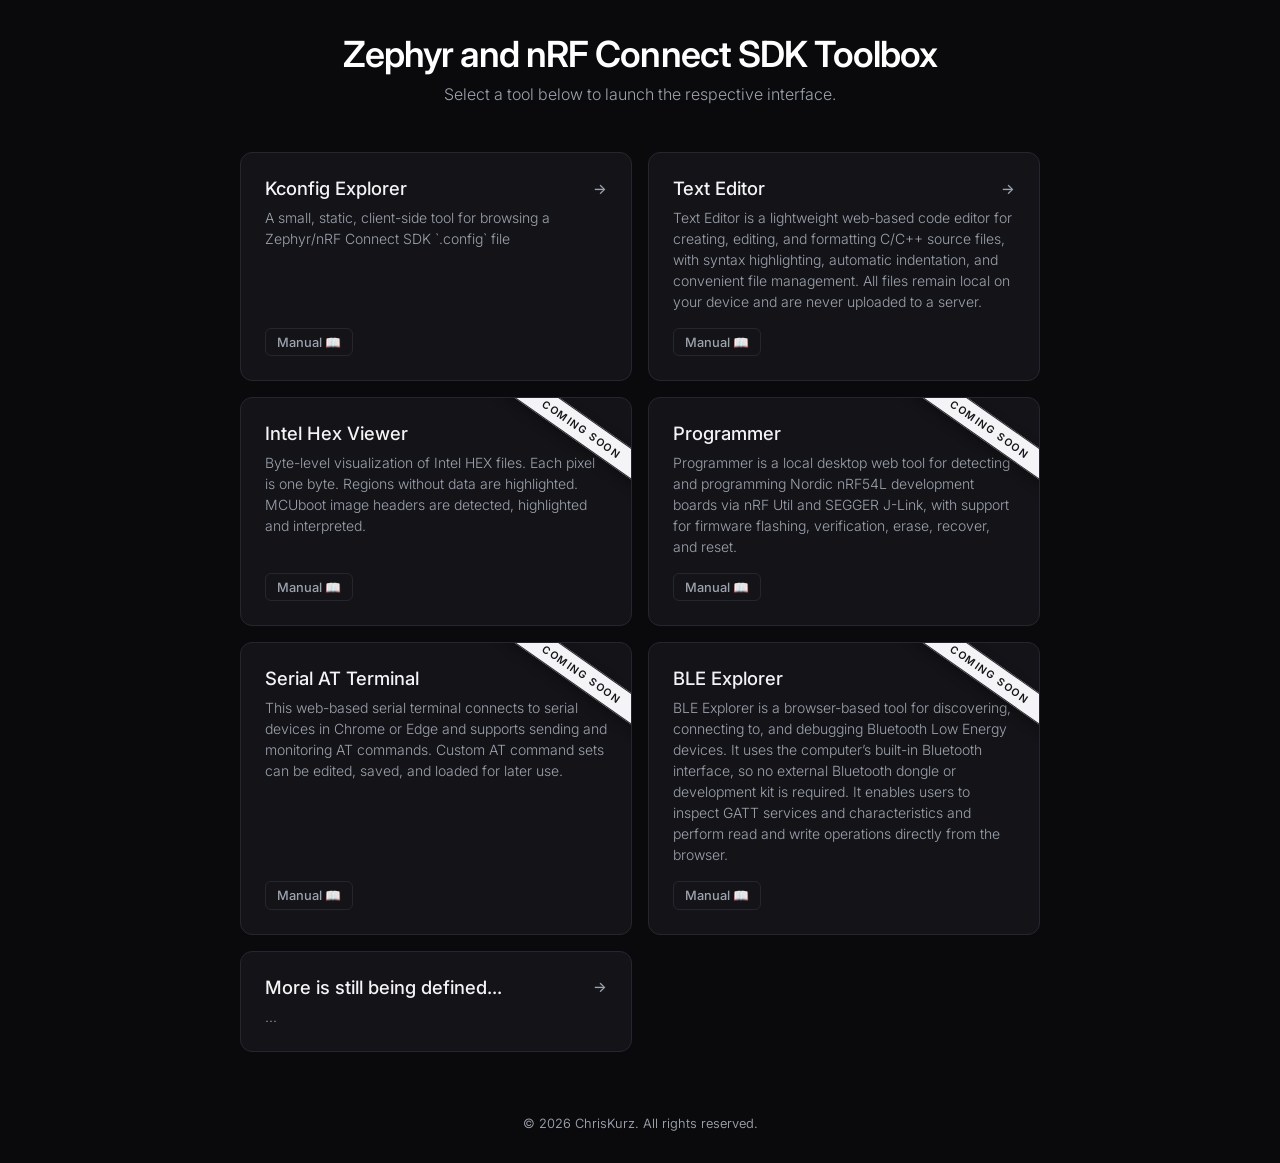
==== index.html @ 0440095a "Update index.html" ====
<!DOCTYPE html>
<html lang="en">
<head>
    <meta charset="UTF-8">
    <meta name="viewport" content="width=device-width, initial-scale=1.0">
    <title>Navigation Hub</title>
    <!-- Google Fonts for a clean, professional typography -->
    <link rel="preconnect" href="https://fonts.googleapis.com">
    <link rel="preconnect" href="https://fonts.gstatic.com" crossorigin>
    <link href="https://fonts.googleapis.com/css2?family=Inter:wght@300;400;500;600&display=swap" rel="stylesheet">
    
    <style>
        :root {
            --bg-color: #0a0a0c;
            --card-bg: #141418;
            --card-hover: #1c1c24;
            --border-color: #262630;
            --text-primary: #f4f4f6;
            --text-secondary: #9ca3af;
            --accent-color: #ffffff;
            --accent-glow: rgba(255, 255, 255, 0.05);
        }

        * {
            margin: 0;
            padding: 0;
            box-sizing: border-box;
        }

        body {
            font-family: 'Inter', sans-serif;
            background-color: var(--bg-color);
            color: var(--text-primary);
            min-height: 100vh;
            display: flex;
            flex-direction: column;
            justify-content: space-between;
            padding: 2rem;
        }

        header {
            max-width: 800px;
            width: 100%;
            margin: 0 auto 3rem auto;
            text-align: center;
        }

        header h1 {
            font-size: 2.25rem;
            font-weight: 600;
            letter-spacing: -0.025em;
            margin-bottom: 0.5rem;
            color: var(--accent-color);
        }

        header p {
            color: var(--text-secondary);
            font-size: 1rem;
            font-weight: 300;
        }

        main {
            max-width: 800px;
            width: 100%;
            margin: 0 auto;
            flex: 1;
        }

        .link-grid {
            display: grid;
            grid-template-columns: 1fr;
            gap: 1rem;
        }

        @media (min-width: 640px) {
            .link-grid {
                grid-template-columns: repeat(2, 1fr);
            }
        }

        .link-card {
            background-color: var(--card-bg);
            border: 1px solid var(--border-color);
            border-radius: 12px;
            padding: 1.5rem;
            text-decoration: none;
            color: inherit;
            display: flex;
            flex-direction: column;
            justify-content: space-between;
            transition: all 0.25s ease;
            position: relative;
            overflow: hidden;
        }

        .card-main-link {
            text-decoration: none;
            color: inherit;
            display: block;
        }

        .link-card:hover {
            background-color: var(--card-hover);
            border-color: #404050;
            transform: translateY(-3px);
            box-shadow: 0 10px 30px var(--accent-glow);
        }


        .coming-soon {
            cursor: pointer;
        }

        .coming-soon-badge {
            position: absolute;
            top: 1.1rem;
            right: -2.6rem;
            transform: rotate(35deg);
            padding: 0.35rem 2.7rem;
            background: var(--text-primary);
            color: var(--card-bg);
            border: 1px solid var(--border-color);
            font-size: 0.65rem;
            font-weight: 600;
            letter-spacing: 0.12em;
            text-transform: uppercase;
            box-shadow: 0 4px 12px rgba(0, 0, 0, 0.3);
            z-index: 2;
            pointer-events: none;
        }

        .coming-soon:hover {
            background-color: var(--card-hover);
            border-color: #404050;
            transform: translateY(-3px);
            box-shadow: 0 10px 30px var(--accent-glow);
        }

        .card-content h2 {
            font-size: 1.15rem;
            font-weight: 500;
            margin-bottom: 0.5rem;
            color: var(--text-primary);
            display: flex;
            align-items: center;
            justify-content: space-between;
        }

        .card-content h2 span {
            font-size: 0.9rem;
            color: var(--text-secondary);
            transition: transform 0.2s ease;
        }

        .link-card:hover .card-content h2 span {
            transform: translateX(4px);
            color: var(--accent-color);
        }

        .card-content p {
            font-size: 0.875rem;
            color: var(--text-secondary);
            line-height: 1.5;
            font-weight: 300;
        }

        .manual-link {
            display: inline-flex;
            align-items: center;
            gap: 0.35rem;
            margin-top: 1rem;
            font-size: 0.8rem;
            font-weight: 500;
            color: var(--text-secondary);
            text-decoration: none;
            border: 1px solid var(--border-color);
            border-radius: 6px;
            padding: 0.35rem 0.7rem;
            width: fit-content;
            transition: all 0.2s ease;
            position: relative;
            z-index: 3;
        }

        .manual-link:hover {
            color: var(--accent-color);
            border-color: #404050;
            background-color: rgba(255, 255, 255, 0.05);
        }

        footer {
            text-align: center;
            margin-top: 4rem;
            color: var(--text-secondary);
            font-size: 0.8rem;
            font-weight: 350;
        }
    </style>
</head>
<body>

    <header>
        <h1>Zephyr and nRF Connect SDK Toolbox</h1>
        <p>Select a tool below to launch the respective interface.</p>
    </header>

    <main>
        <div class="link-grid">
            <!-- Link Item 1 -->
            <div class="link-card">
                <a href="kconfigExplorer/index.html" class="card-main-link">
                    <div class="card-content">
                        <h2>Kconfig Explorer <span>&rarr;</span></h2>
                        <p>A small, static, client-side tool for browsing a Zephyr/nRF Connect SDK `.config` file </p>
                    </div>
                </a>
                <a href="kconfigExplorer/manual.html" class="manual-link">Manual &#128214;</a>
            </div>

            <!-- Link Item 2 -->
            <div class="link-card">
                <a href="textEditor/index.html" class="card-main-link">
                    <div class="card-content">
                        <h2>Text Editor <span>&rarr;</span></h2>
                        <p>Text Editor is a lightweight web-based code editor for creating, editing, and formatting C/C++ source files, with syntax highlighting, automatic indentation, and convenient file management. All files remain local on your device and are never uploaded to a server.</p>
                    </div>
                </a>
                <a href="textEditor/manual.html" class="manual-link">Manual &#128214;</a>
            </div>

            <!-- Link Item 3 -->
            <div class="link-card coming-soon" aria-label="Intel Hex Viewer — Coming Soon">
                <span class="coming-soon-badge">Coming Soon</span>
                <a href="intelHexViewer/index.html" class="card-main-link">
                    <div class="card-content">
                        <h2>Intel Hex Viewer <span>&rarr;</span></h2>
                        <p>Byte-level visualization of Intel HEX files. Each pixel is one byte. Regions without data are highlighted. MCUboot image headers are detected, highlighted and interpreted.</p>
                    </div>
                </a>
                <a href="intelHexViewer/index.html" class="manual-link">Manual &#128214;</a>
            </div>

            <!-- Link Item 4 -->
            <div class="link-card coming-soon" aria-label="Programmer — Coming Soon">
                <span class="coming-soon-badge">Coming Soon</span>
                <a href="programmer/index.html" class="card-main-link">
                    <div class="card-content">
                        <h2>Programmer <span>&rarr;</span></h2>
                        <p>Programmer is a local desktop web tool for detecting and programming Nordic nRF54L development boards via nRF Util and SEGGER J-Link, with support for firmware flashing, verification, erase, recover, and reset. </p>
                    </div>
                </a>
                <a href="programmer/index.html" class="manual-link">Manual &#128214;</a>
            </div>

            <!-- Link Item 5 -->
            <div class="link-card coming-soon" aria-label="Serial AT Terminal — Coming Soon">
                <span class="coming-soon-badge">Coming Soon</span>
                <a href="serialATTerminal/index.html" class="card-main-link">
                    <div class="card-content">
                        <h2>Serial AT Terminal <span>&rarr;</span></h2>
                        <p>This web-based serial terminal connects to serial devices in Chrome or Edge and supports sending and monitoring AT commands. Custom AT command sets can be edited, saved, and loaded for later use.</p>
                    </div>
                </a>
                <a href="serialATTerminal/index.html" class="manual-link">Manual &#128214;</a>
            </div>

            <!-- Link Item 6 -->
            <div class="link-card coming-soon" aria-label="BLE Explorer — Coming Soon">
                <span class="coming-soon-badge">Coming Soon</span>
                <a href="bleExplorer/index.html" class="card-main-link">
                    <div class="card-content">
                        <h2>BLE Explorer <span>&rarr;</span></h2>
                        <p>BLE Explorer is a browser-based tool for discovering, connecting to, and debugging Bluetooth Low Energy devices. It uses the computer’s built-in Bluetooth interface, so no external Bluetooth dongle or development kit is required. It enables users to inspect GATT services and characteristics and perform read and write operations directly from the browser. </p>
                    </div>
                </a>
                <a href="bleExplorer/index.html" class="manual-link">Manual &#128214;</a>
            </div>


            <!-- Link Item - more to come -->
            <a href="index.html" class="link-card">
                <div class="card-content">
                    <h2>More is still being defined... <span>&rarr;</span></h2>
                    <p>...</p>
                </div>
            </a>

        </div>
    </main>

    <footer>
        <p>&copy; 2026 ChrisKurz. All rights reserved.</p>
    </footer>

</body>
</html>
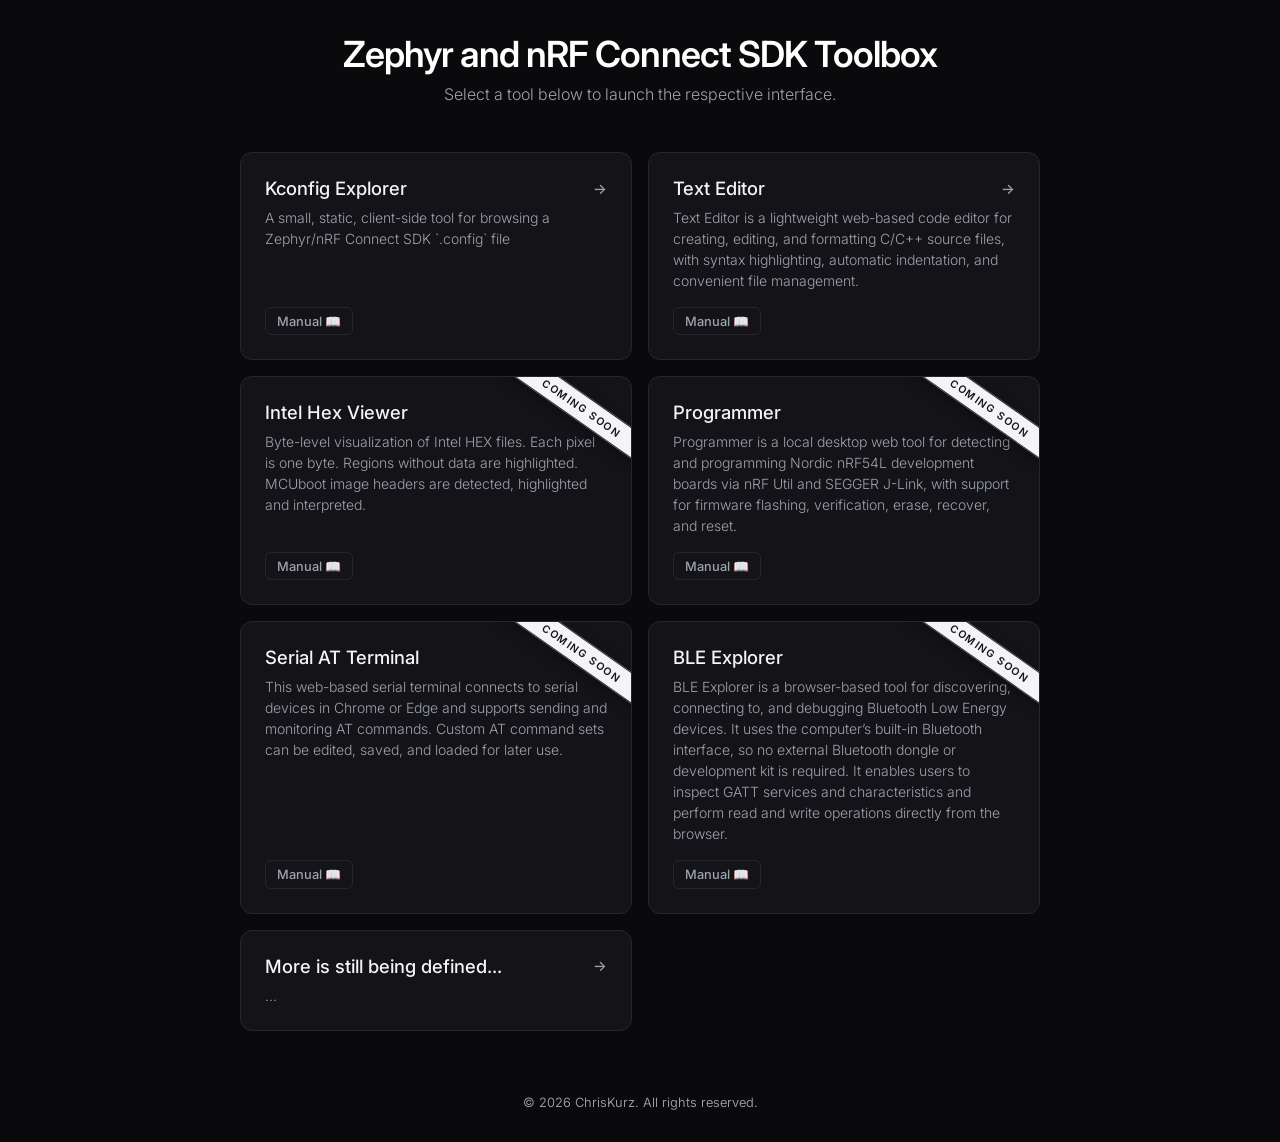
==== commit e469b5b7: "Update index.html" ====
--- a/index.html
+++ b/index.html
@@ -222,7 +222,7 @@
                 <a href="textEditor/index.html" class="card-main-link">
                     <div class="card-content">
                         <h2>Text Editor <span>&rarr;</span></h2>
-                        <p>Text Editor is a lightweight web-based code editor for creating, editing, and formatting C/C++ source files, with syntax highlighting, automatic indentation, and convenient file management. All files remain local on your device and are never uploaded to a server.</p>
+                        <p>Text Editor is a lightweight web-based code editor for creating, editing, and formatting C/C++ source files, with syntax highlighting, automatic indentation, and convenient file management. </p>
                     </div>
                 </a>
                 <a href="textEditor/manual.html" class="manual-link">Manual &#128214;</a>
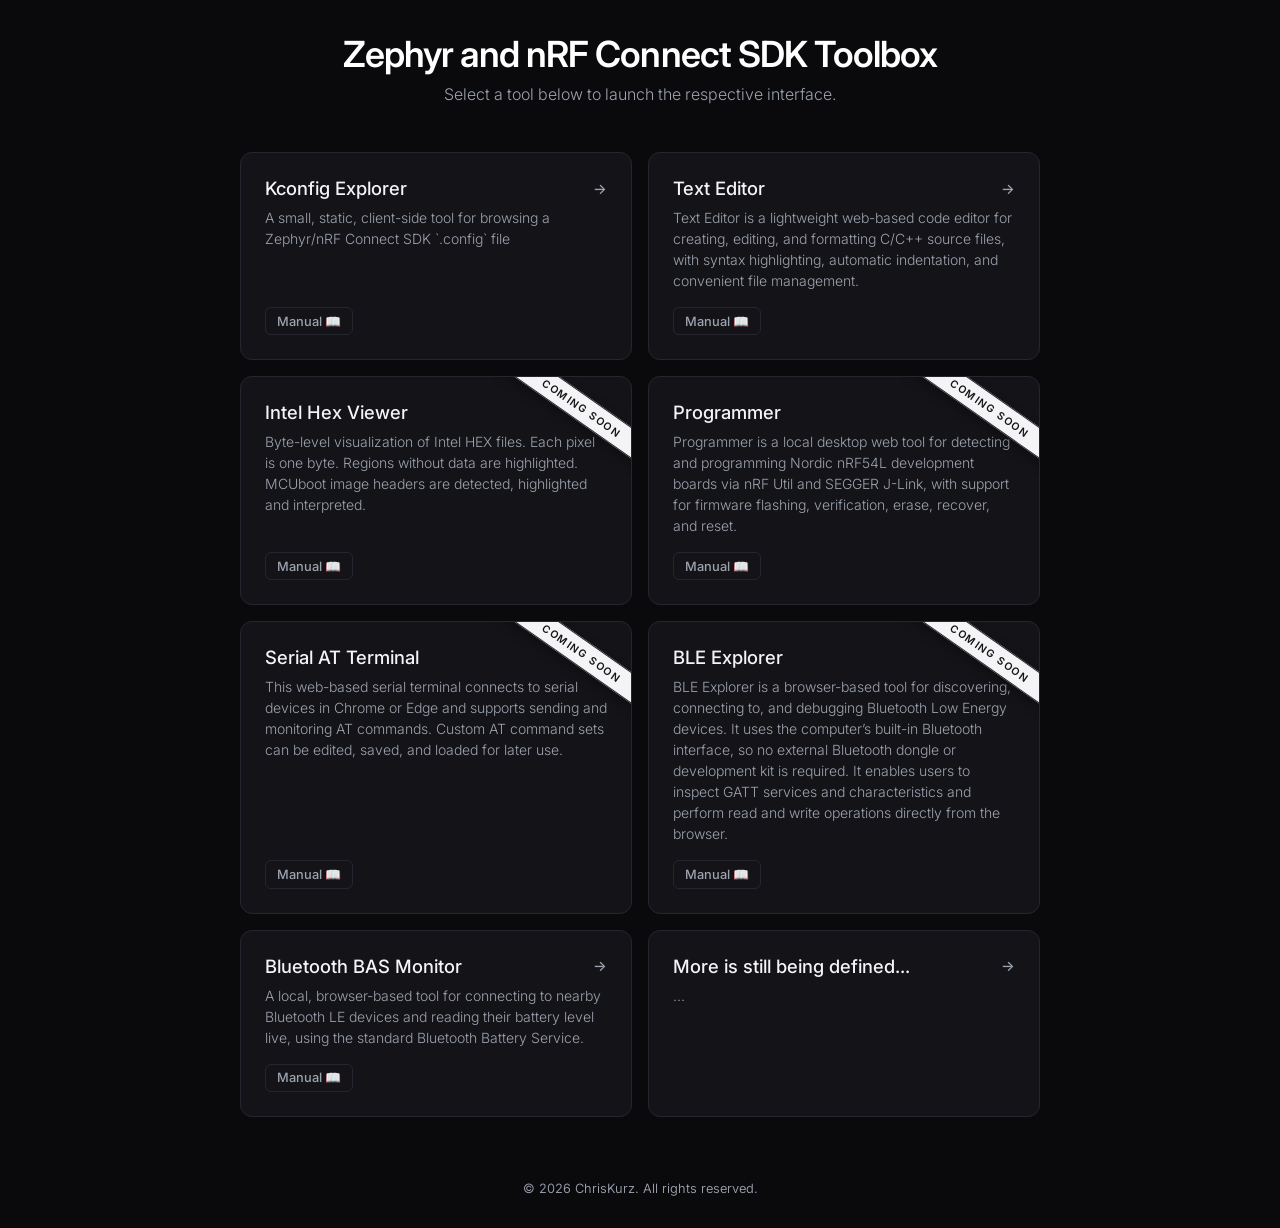
==== commit 4ad9ddbb: "add Bluetooth BAS Monitor" ====
--- a/index.html
+++ b/index.html
@@ -276,6 +276,18 @@
                 <a href="bleExplorer/index.html" class="manual-link">Manual &#128214;</a>
             </div>
 
+            <!-- Link Item 7 -->
+            <div class="link-card">
+                <a href="BAS-monitor/index.html" class="card-main-link">
+                    <div class="card-content">
+                        <h2>Bluetooth BAS Monitor <span>&rarr;</span></h2>
+                        <p>A local, browser-based tool for connecting to nearby Bluetooth LE devices and reading their battery level live, using the standard Bluetooth Battery Service. </p>
+                    </div>
+                </a>
+                <a href="BAS-monitor/manual.html" class="manual-link">Manual &#128214;</a>
+            </div>
+           
+
 
             <!-- Link Item - more to come -->
             <a href="index.html" class="link-card">
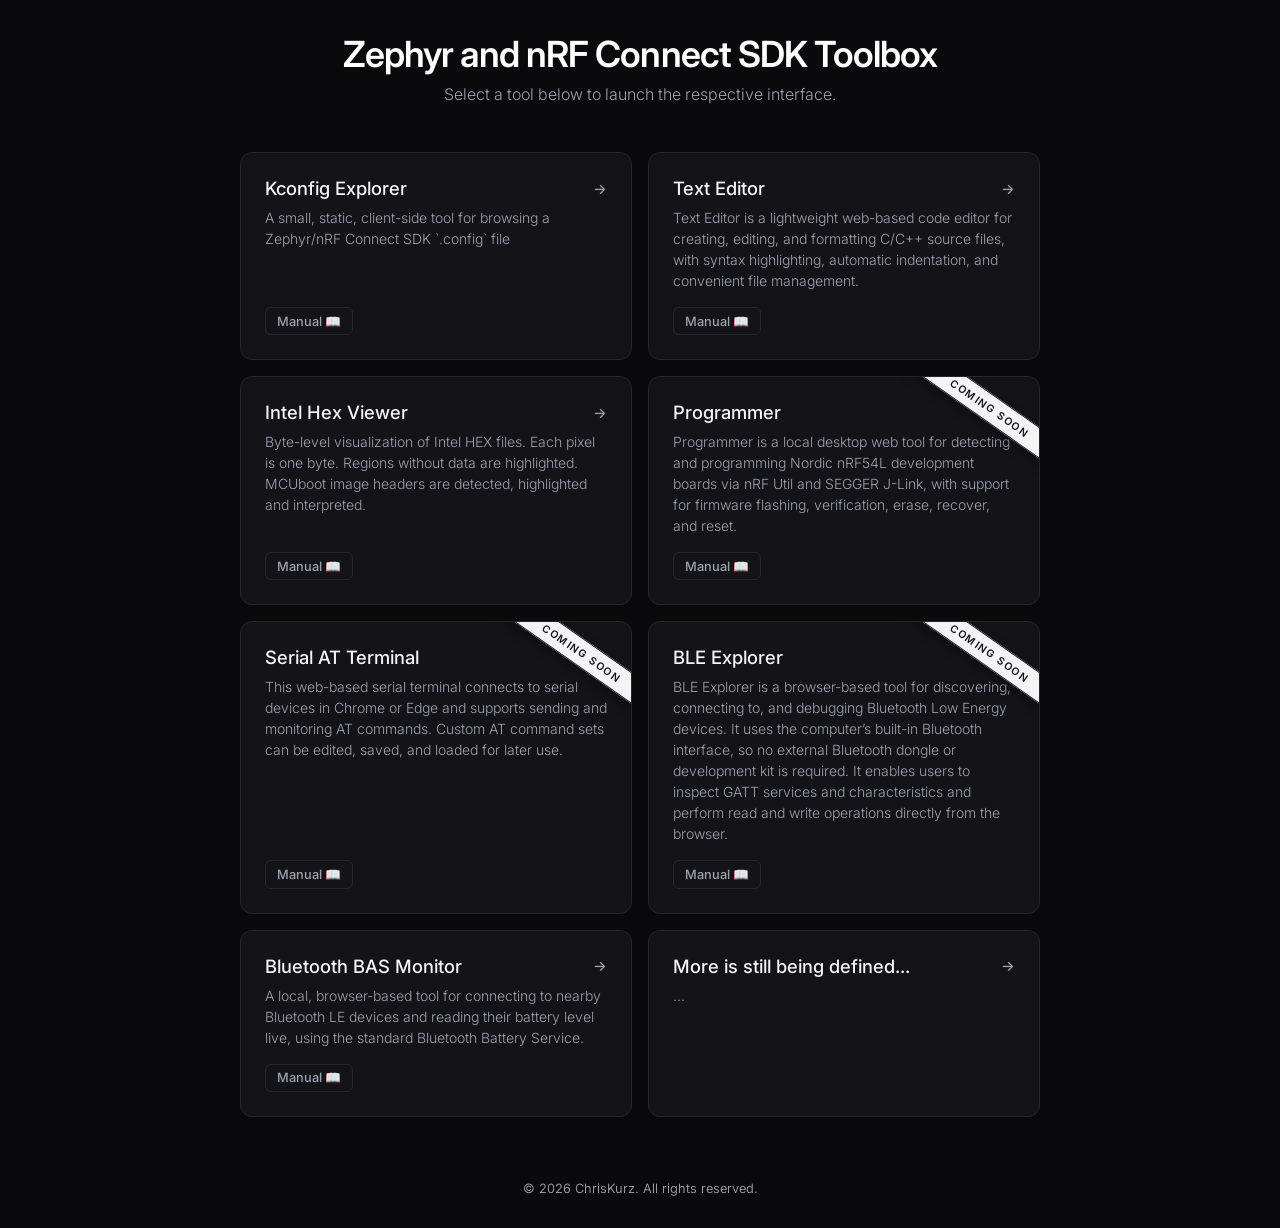
==== commit 2e85aca6: "uploaded intel hex viewer" ====
--- a/index.html
+++ b/index.html
@@ -229,8 +229,7 @@
             </div>
 
             <!-- Link Item 3 -->
-            <div class="link-card coming-soon" aria-label="Intel Hex Viewer — Coming Soon">
-                <span class="coming-soon-badge">Coming Soon</span>
+            <div class="link-card">
                 <a href="intelHexViewer/index.html" class="card-main-link">
                     <div class="card-content">
                         <h2>Intel Hex Viewer <span>&rarr;</span></h2>
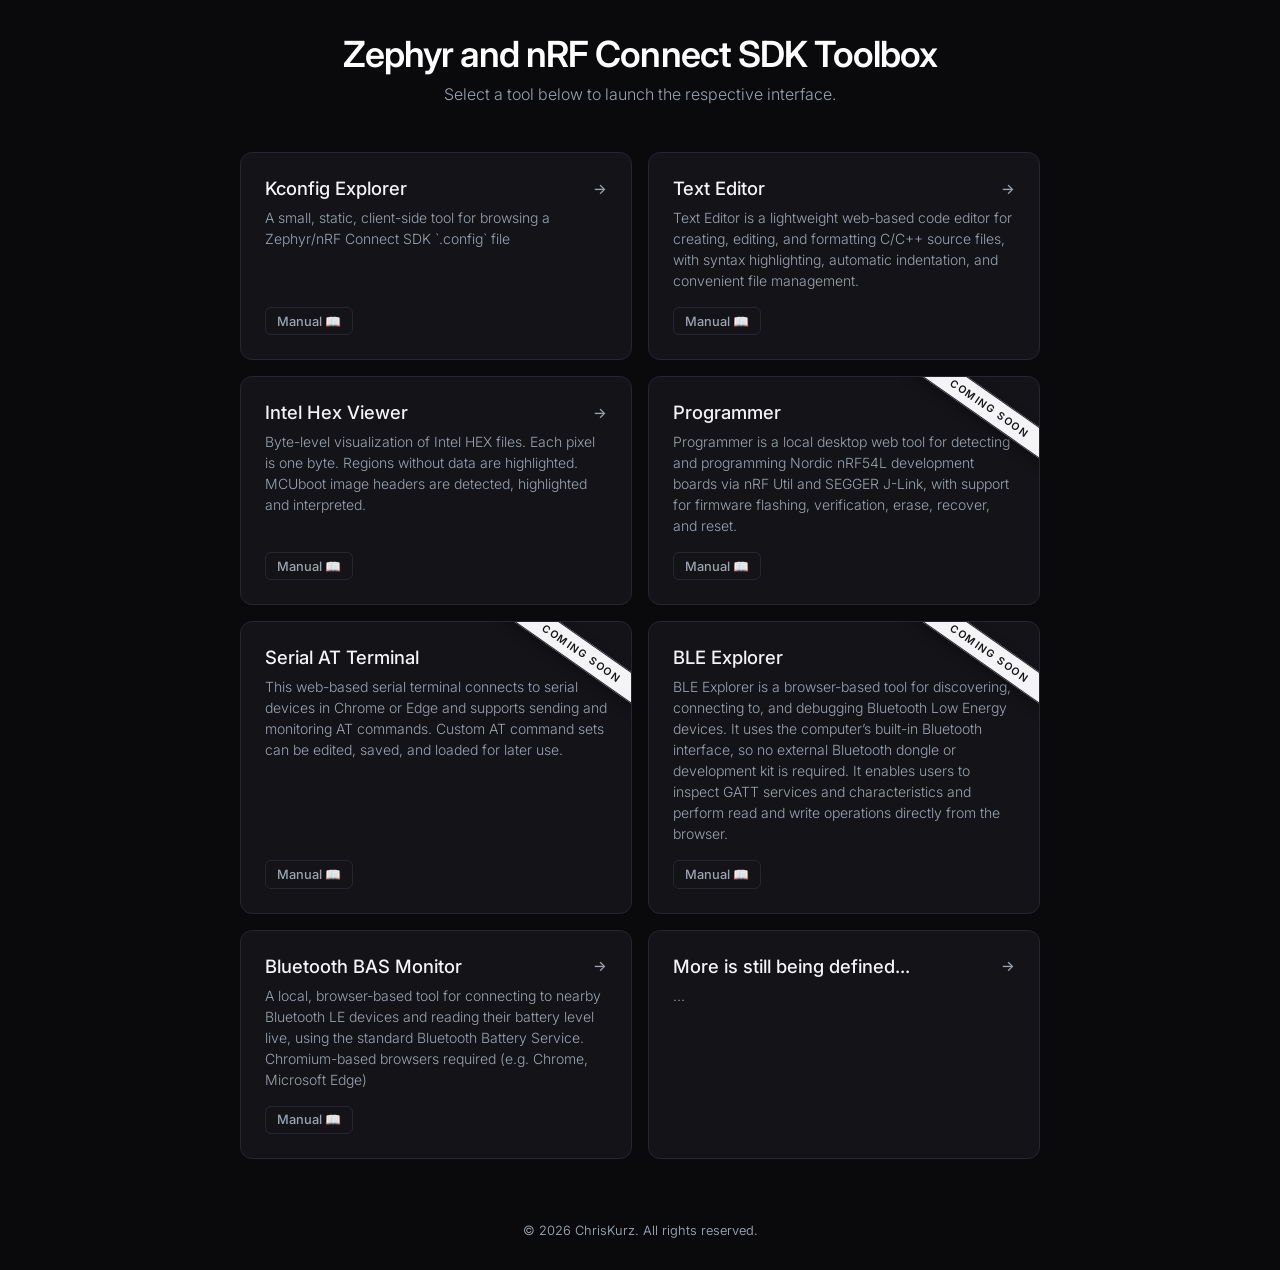
==== commit 853d06fe: "Update index.html" ====
--- a/index.html
+++ b/index.html
@@ -236,7 +236,7 @@
                         <p>Byte-level visualization of Intel HEX files. Each pixel is one byte. Regions without data are highlighted. MCUboot image headers are detected, highlighted and interpreted.</p>
                     </div>
                 </a>
-                <a href="intelHexViewer/index.html" class="manual-link">Manual &#128214;</a>
+                <a href="intelHexViewer/manual.html" class="manual-link">Manual &#128214;</a>
             </div>
 
             <!-- Link Item 4 -->
@@ -281,6 +281,7 @@
                     <div class="card-content">
                         <h2>Bluetooth BAS Monitor <span>&rarr;</span></h2>
                         <p>A local, browser-based tool for connecting to nearby Bluetooth LE devices and reading their battery level live, using the standard Bluetooth Battery Service. </p>
+                        <p>Chromium-based browsers required (e.g. Chrome, Microsoft Edge)</p>
                     </div>
                 </a>
                 <a href="BAS-monitor/manual.html" class="manual-link">Manual &#128214;</a>
@@ -304,4 +305,4 @@
     </footer>
 
 </body>
-</html>+</html>
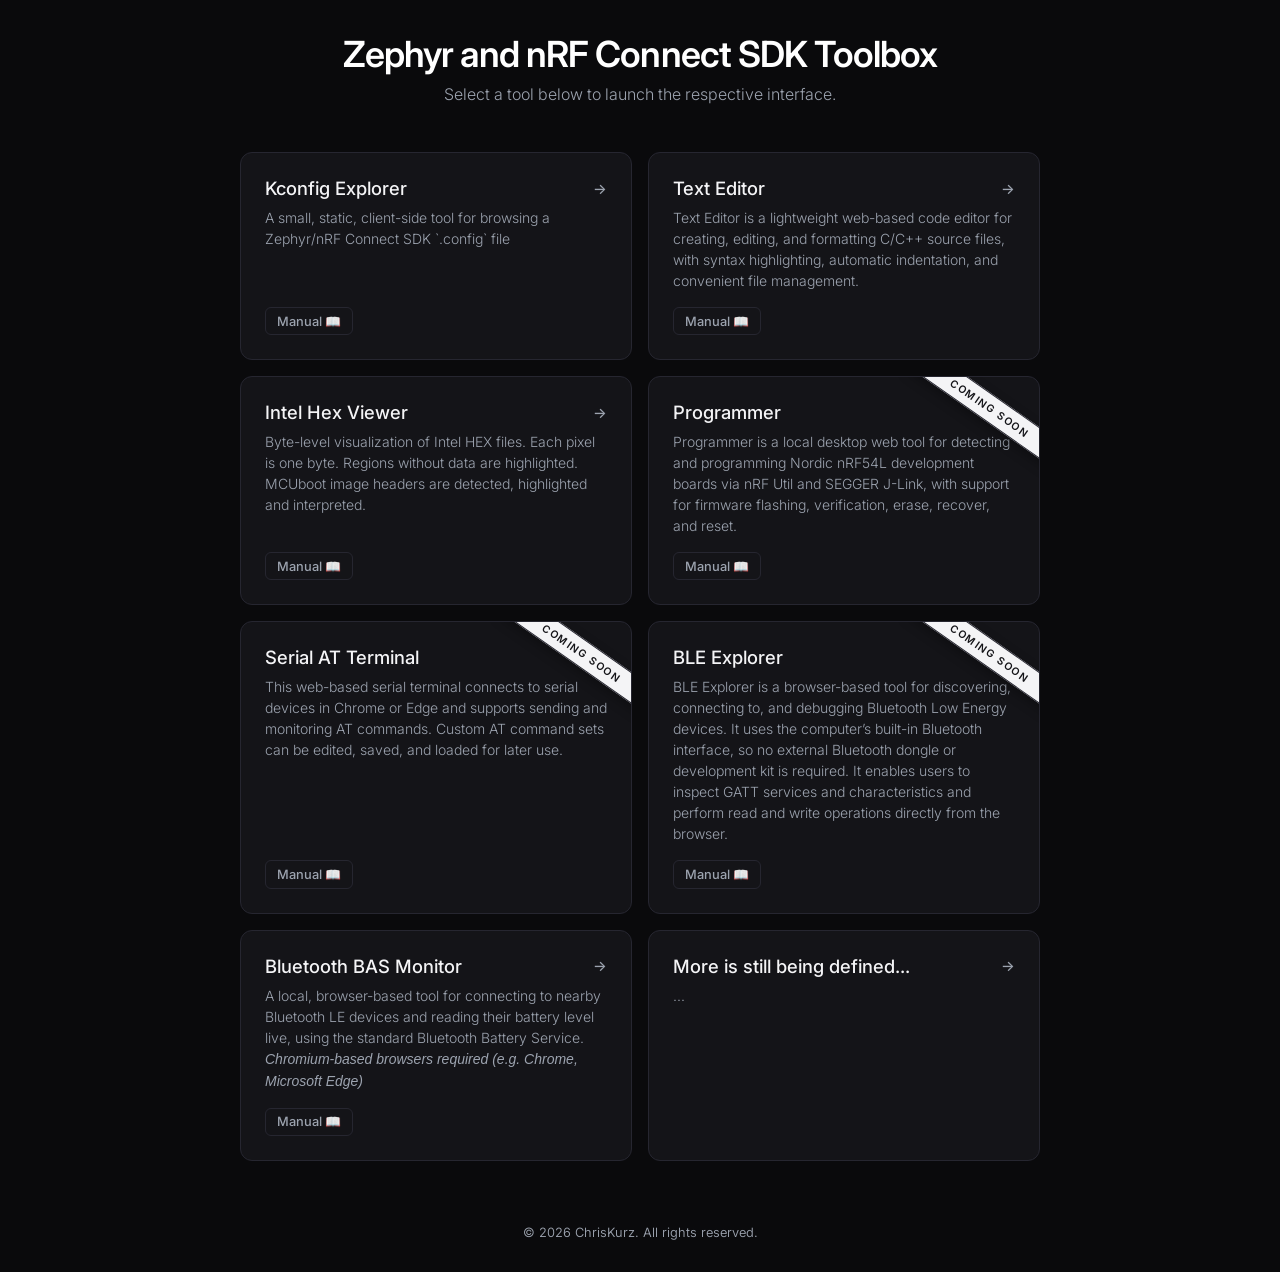
==== commit 43854d5f: "Update index.html" ====
--- a/index.html
+++ b/index.html
@@ -281,7 +281,7 @@
                     <div class="card-content">
                         <h2>Bluetooth BAS Monitor <span>&rarr;</span></h2>
                         <p>A local, browser-based tool for connecting to nearby Bluetooth LE devices and reading their battery level live, using the standard Bluetooth Battery Service. </p>
-                        <p>Chromium-based browsers required (e.g. Chrome, Microsoft Edge)</p>
+                        <p><i>Chromium-based browsers required (e.g. Chrome, Microsoft Edge)</i></p>
                     </div>
                 </a>
                 <a href="BAS-monitor/manual.html" class="manual-link">Manual &#128214;</a>
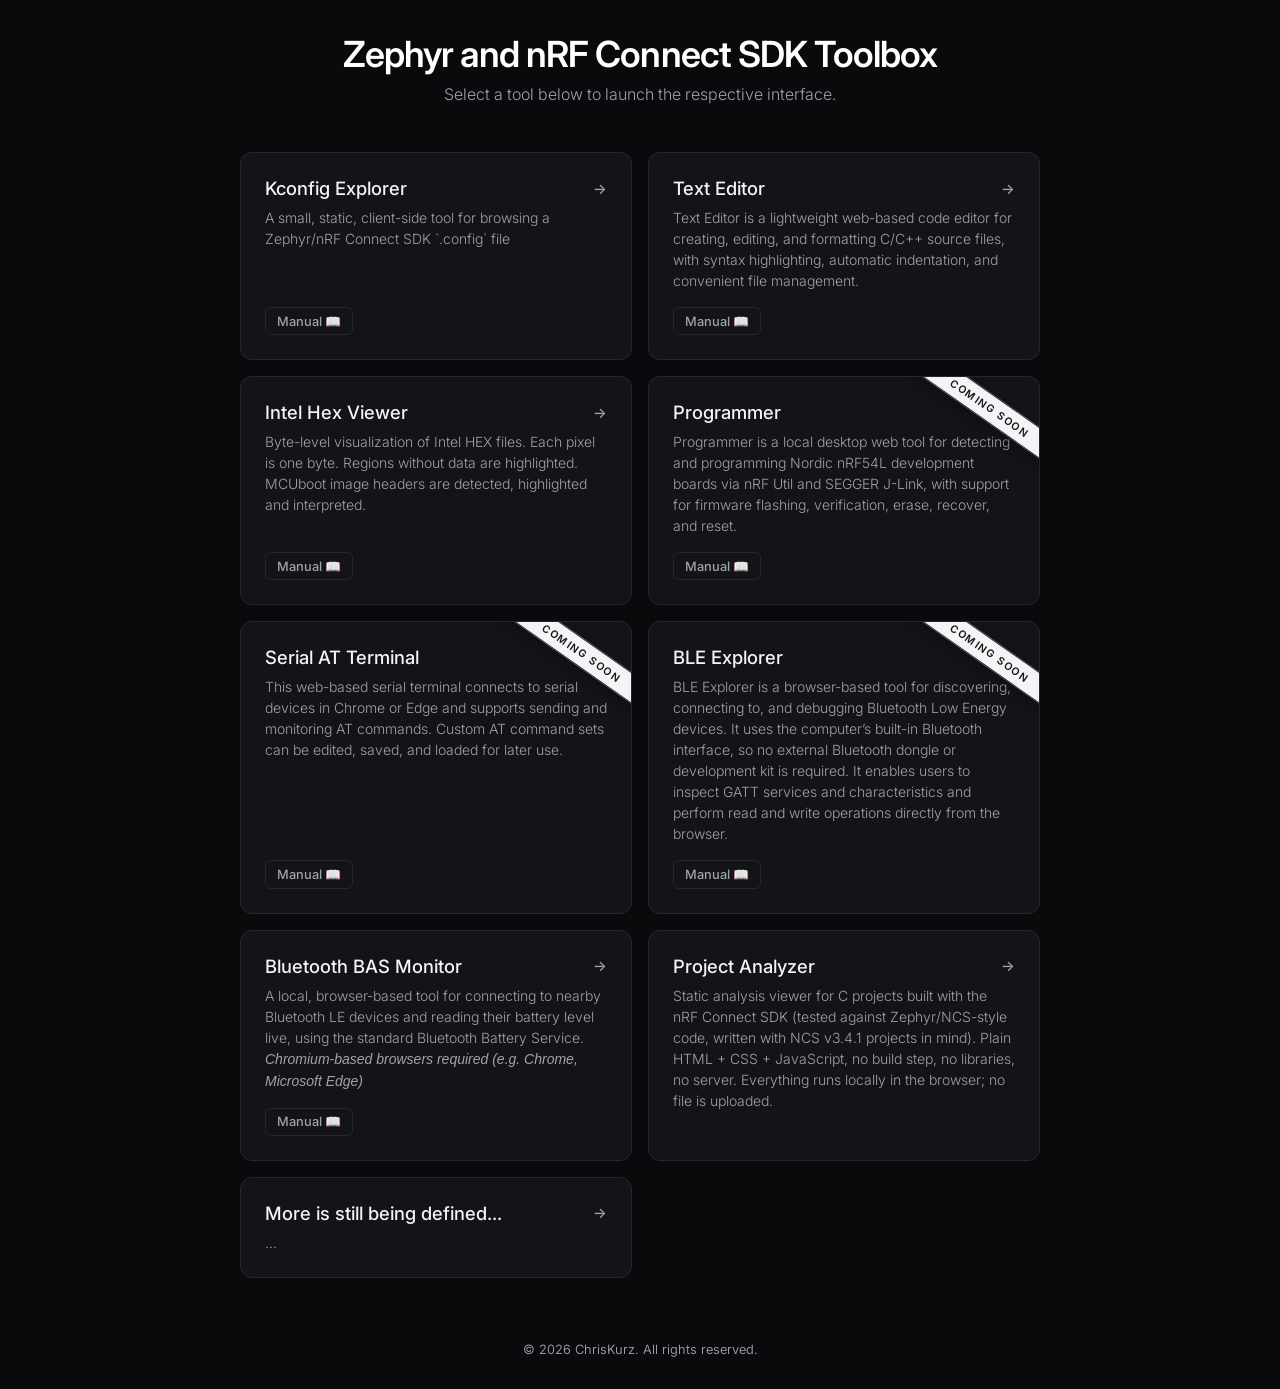
==== commit 749fc7d2: "added project Analyzer" ====
--- a/index.html
+++ b/index.html
@@ -286,6 +286,18 @@
                 </a>
                 <a href="BAS-monitor/manual.html" class="manual-link">Manual &#128214;</a>
             </div>
+
+            <!-- Link Item 8 -->
+            <div class="link-card">
+                <a href="projectAnalyzer/index.html" class="card-main-link">
+                    <div class="card-content">
+                        <h2>Project Analyzer <span>&rarr;</span></h2>
+                        <p>Static analysis viewer for C projects built with the nRF Connect SDK (tested against Zephyr/NCS-style code, written with NCS v3.4.1 projects in mind). Plain HTML + CSS + JavaScript, no build step, no libraries, no server. Everything runs locally in the browser; no file is uploaded.
+</p>
+                    </div>
+                </a>
+<!--                <a href="BAS-monitor/manual.html" class="manual-link">Manual &#128214;</a>  -->
+            </div>
            
 
 
